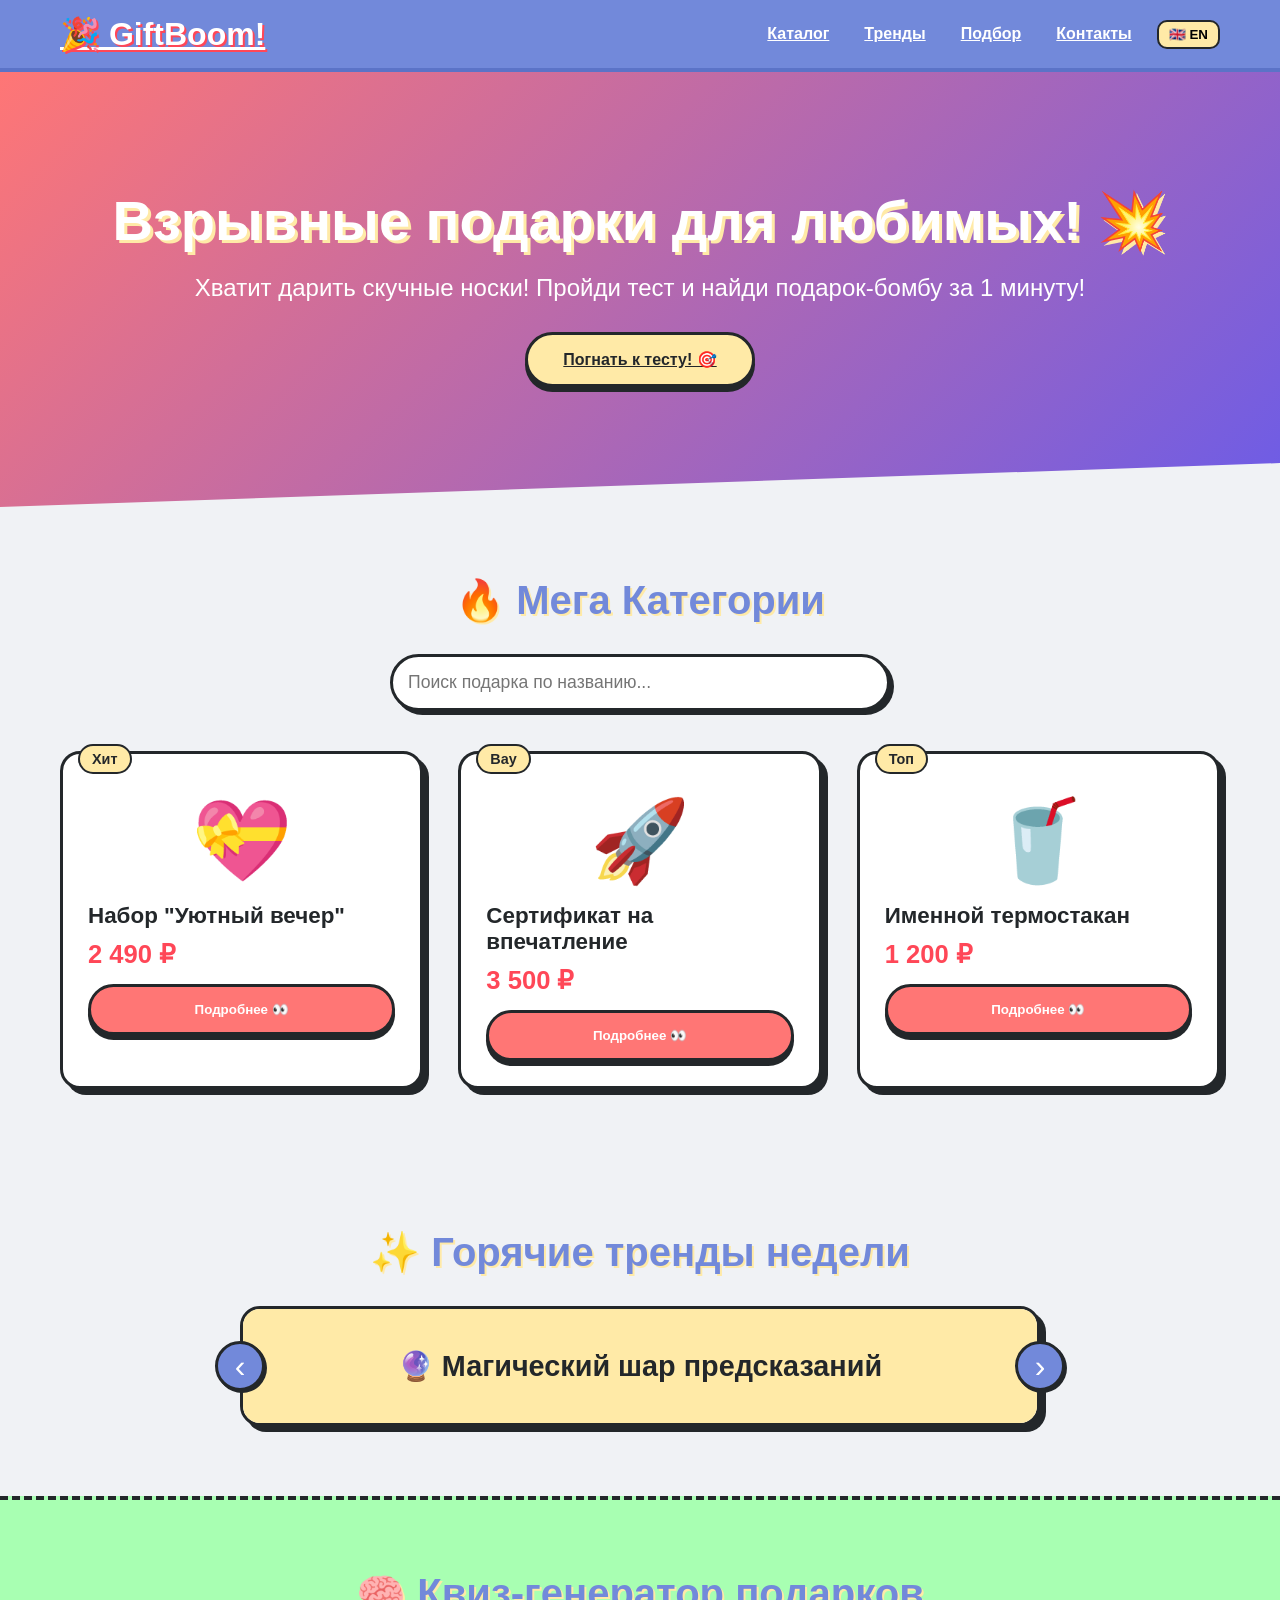
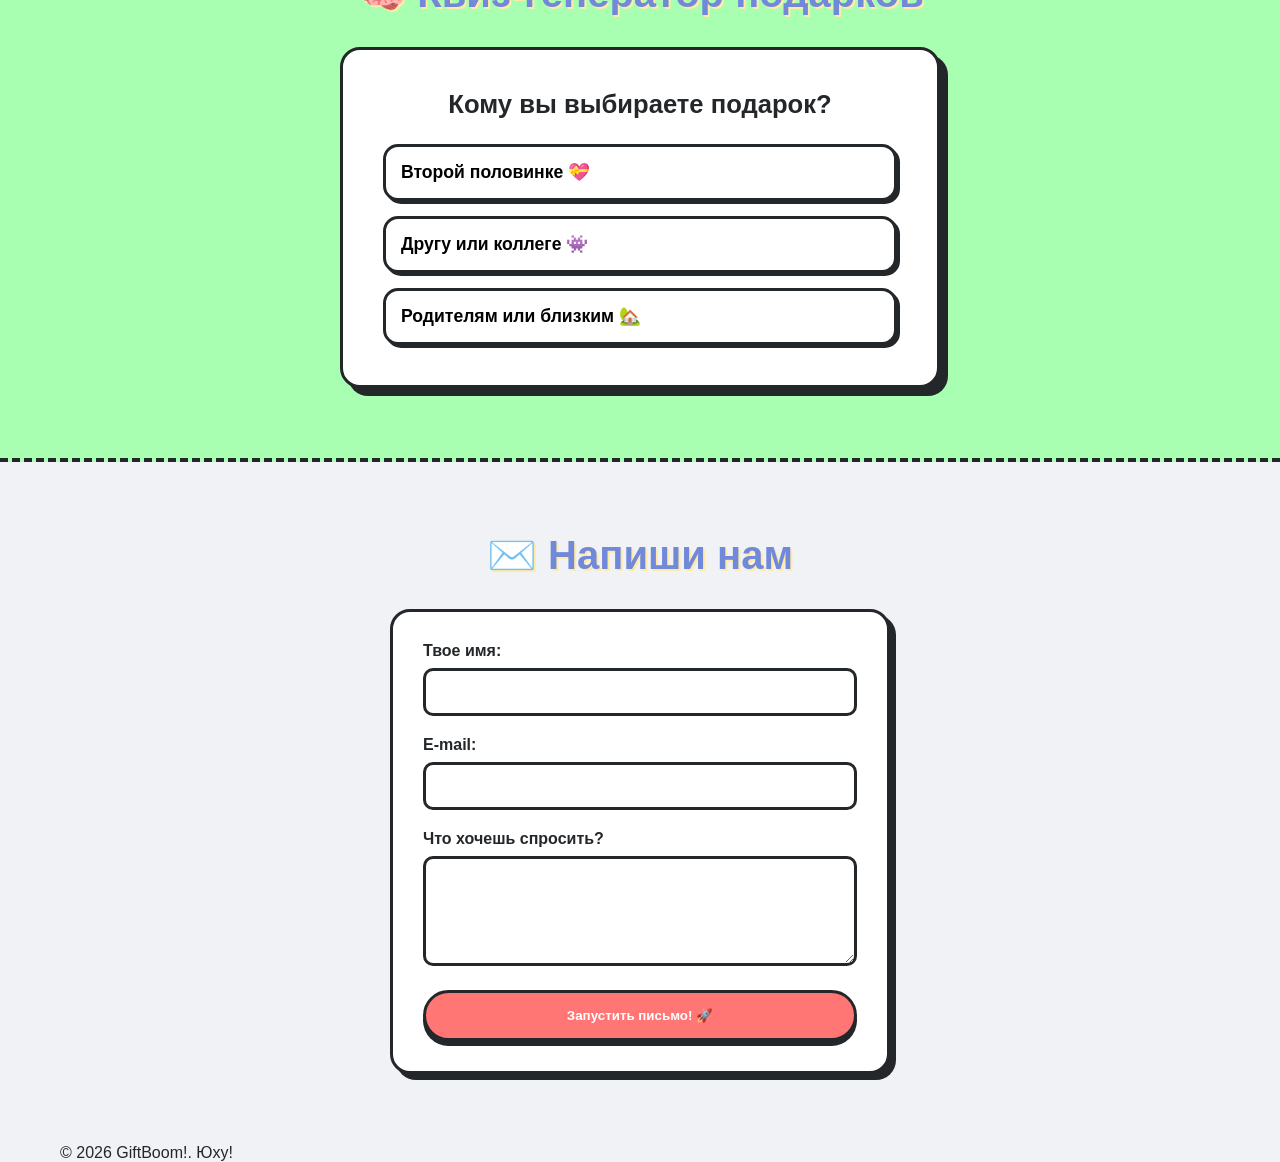
==== index.html @ 4b2b8f4c "Add all 10 bonus features and redesign website" ====
<!DOCTYPE html>
<html lang="ru">
<head>
    <meta charset="UTF-8">
    <meta name="viewport" content="width=device-width, initial-scale=1.0">
    <title>GiftBoom! 🎉 — Магазин ярких подарков</title>
    <link rel="stylesheet" href="style.css">
</head>
<body>

    <!-- Кнопка "Наверх" (Задание 1) -->
    <button id="scroll-to-top" class="scroll-btn" aria-label="Наверх">🚀</button>

    <!-- Шапка сайта -->
    <header class="header">
        <div class="container header-container">
            <a href="#" class="logo">🎉 GiftBoom!</a>
            <nav class="nav">
                <a href="#catalog" class="nav-link" data-lang-ru="Каталог" data-lang-en="Catalog">Каталог</a>
                <a href="#slider-section" class="nav-link" data-lang-ru="Тренды" data-lang-en="Trends">Тренды</a>
                <a href="#quiz-section" class="nav-link" data-lang-ru="Подбор" data-lang-en="Quiz">Подбор</a>
                <a href="#contact" class="nav-link" data-lang-ru="Контакты" data-lang-en="Contacts">Контакты</a>
                <!-- Переключатель языка (Задание 7) -->
                <button id="lang-toggle" class="lang-btn">🇬🇧 EN</button>
            </nav>
        </div>
    </header>

    <main>
        <!-- Главный экран (Hero) -->
        <section class="hero">
            <div class="container hero-container">
                <h1 class="hero-title" data-lang-ru="Взрывные подарки для любимых! 💥" data-lang-en="Explosive gifts for everyone! 💥">Взрывные подарки для любимых! 💥</h1>
                <p class="hero-subtitle" data-lang-ru="Хватит дарить скучные носки! Пройди тест и найди подарок-бомбу за 1 минуту!" data-lang-en="Stop giving boring socks! Take the quiz and find a bomb gift in 1 minute!">Хватит дарить скучные носки! Пройди тест и найди подарок-бомбу за 1 минуту!</p>
                <a href="#quiz-section" class="btn btn-primary" data-lang-ru="Погнать к тесту! 🎯" data-lang-en="Start Quiz! 🎯">Погнать к тесту! 🎯</a>
            </div>
        </section>

        <!-- Каталог товаров с поиском (Задание 8) и анимацией (Задание 3) -->
        <section id="catalog" class="catalog">
            <div class="container">
                <h2 class="section-title" data-lang-ru="🔥 Мега Категории" data-lang-en="🔥 Mega Categories">🔥 Мега Категории</h2>
                
                <!-- Живой поиск (Задание 8) -->
                <div class="search-container">
                    <input type="text" id="catalog-search" placeholder="Поиск подарка по названию..." data-lang-placeholder-ru="Поиск подарка по названию..." data-lang-placeholder-en="Search gifts by name...">
                </div>

                <div class="catalog-grid">
                    <div class="product-card scroll-animate" data-title="набор уютный вечер">
                        <div class="product-badge">Хит</div>
                        <div class="product-img-placeholder">💝</div>
                        <h3 class="product-title">Набор "Уютный вечер"</h3>
                        <p class="product-price">2 490 ₽</p>
                        <button class="btn btn-secondary open-modal-btn" data-gift="cozy">Подробнее 👀</button>
                    </div>
                    <div class="product-card scroll-animate" data-title="сертификат впечатление полет">
                        <div class="product-badge">Вау</div>
                        <div class="product-img-placeholder">🚀</div>
                        <h3 class="product-title">Сертификат на впечатление</h3>
                        <p class="product-price">3 500 ₽</p>
                        <button class="btn btn-secondary open-modal-btn" data-gift="active">Подробнее 👀</button>
                    </div>
                    <div class="product-card scroll-animate" data-title="именной термостакан">
                        <div class="product-badge">Топ</div>
                        <div class="product-img-placeholder">🥤</div>
                        <h3 class="product-title">Именной термостакан</h3>
                        <p class="product-price">1 200 ₽</p>
                        <button class="btn btn-secondary open-modal-btn" data-gift="style">Подробнее 👀</button>
                    </div>
                </div>
            </div>
        </section>

        <!-- Слайдер без библиотек (Задание 9) -->
        <section id="slider-section" class="slider-section">
            <div class="container">
                <h2 class="section-title" data-lang-ru="✨ Горячие тренды недели" data-lang-en="✨ Hot trends of the week">✨ Горячие тренды недели</h2>
                <div class="slider-wrapper">
                    <button class="slider-arrow prev-btn">‹</button>
                    <div class="slider-container">
                        <div class="slider-track">
                            <div class="slide-item">🔮 Магический шар предсказаний</div>
                            <div class="slide-item">👾 Настольный мини-автомат</div>
                            <div class="slide-item">🍫 Огромный бокс киндеров</div>
                            <div class="slide-item">🍕 Подушка в виде пиццы</div>
                        </div>
                    </div>
                    <button class="slider-arrow next-btn">›</button>
                </div>
            </div>
        </section>

        <!-- Интерактивная викторина -->
        <section id="quiz-section" class="quiz-section">
            <div class="container">
                <h2 class="section-title" data-lang-ru="🧠 Квиз-генератор подарков" data-lang-en="🧠 Gift Quiz Generator">🧠 Квиз-генератор подарков</h2>
                <div class="quiz-container" id="quiz">
                    <div id="question-container">
                        <p class="quiz-question" id="question-text">Загрузка...</p>
                        <div class="quiz-options" id="options-container"></div>
                    </div>
                    <div id="result-container" class="hidden">
                        <h3 data-lang-ru="Твой идеальный подарок-бомба:" data-lang-en="Your perfect bomb gift:">Твой идеальный подарок-бомба:</h3>
                        <div id="quiz-result" class="quiz-result-card"></div>
                        <button class="btn btn-primary" id="restart-btn" data-lang-ru="Пройти еще раз! 🔄" data-lang-en="Try again! 🔄">Пройти еще раз! 🔄</button>
                    </div>
                </div>
            </div>
        </section>

        <!-- Форма обратной связи через Netlify Forms (Задание 6) -->
        <section id="contact" class="contact-section">
            <div class="container">
                <h2 class="section-title" data-lang-ru="✉️ Напиши нам" data-lang-en="✉️ Write to us">✉️ Напиши нам</h2>
                <!-- Добавлен атрибут netlify для автоматической обработки сервером -->
                <form name="gifts-contact" method="POST" data-netlify="true" class="contact-form">
                    <div class="form-group">
                        <label for="name" class="form-label" data-lang-ru="Твое имя:" data-lang-en="Your name:">Твое имя:</label>
                        <input type="text" id="name" name="name" class="form-input" required>
                    </div>
                    <div class="form-group">
                        <label for="email" class="form-label" data-lang-ru="E-mail:" data-lang-en="E-mail:">E-mail:</label>
                        <input type="email" id="email" name="email" class="form-input" required>
                    </div>
                    <div class="form-group">
                        <label for="message" class="form-label" data-lang-ru="Что хочешь спросить?" data-lang-en="What's your question?">Что хочешь спросить?</label>
                        <textarea id="message" name="message" class="form-input form-textarea" required></textarea>
                    </div>
                    <button type="submit" class="btn btn-secondary form-submit-btn" data-lang-ru="Запустить письмо! 🚀" data-lang-en="Send Letter! 🚀">Запустить письмо! 🚀</button>
                </form>
                <div id="form-status" class="form-status"></div>
            </div>
        </section>
    </main>

    <footer class="footer">
        <div class="container footer-container">
            <p>© 2026 GiftBoom!. Юху!</p>
        </div>
    </footer>

    <!-- Модальное окно с деталями карточки (Задание 10) -->
    <div id="product-modal" class="modalhidden">
        <div class="modal-content">
            <span class="close-modal-btn">&times;</span>
            <h3 id="modal-title">Название подарка</h3>
            <p id="modal-desc">Описание появится здесь</p>
        </div>
    </div>

    <script src="script.js"></script>
</body>
</html>
---- style.css ----
/* Плавная прокрутка по якорям (Задание 2) */
html {
    scroll-behavior: smooth;
}

* {
    margin: 0;
    padding: 0;
    box-sizing: border-box;
}

body {
    font-family: 'Comic Sans MS', 'Segoe UI', sans-serif; /* Веселый шрифт */
    background-color: #f0f2f5;
    color: #23272a;
}

.container {
    width: 100%;
    max-width: 1200px;
    margin: 0 auto;
    padding: 0 20px;
}

section {
    padding: 70px 0;
}

.section-title {
    text-align: center;
    font-size: 2.5rem;
    margin-bottom: 30px;
    color: #7289da;
    text-shadow: 2px 2px #ffeaa7;
}

.hidden { display: none !important; }
.modalhidden { display: none; position: fixed; z-index: 200; left:0; top:0; width:100%; height:100%; background-color: rgba(0,0,0,0.6); align-items: center; justify-content: center; }

/* 1. Кнопка "Наверх" (Задание 1) */
.scroll-btn {
    position: fixed;
    bottom: 30px;
    right: -100px; /* Скрыта по умолчанию */
    z-index: 99;
    font-size: 2rem;
    border: none;
    outline: none;
    background-color: #ff4757;
    color: white;
    cursor: pointer;
    padding: 10px 15px;
    border-radius: 50px;
    box-shadow: 0 5px 15px rgba(255, 71, 87, 0.4);
    transition: all 0.4s cubic-bezier(0.175, 0.885, 0.32, 1.275);
}
.scroll-btn.show { right: 30px; }
.scroll-btn:hover { transform: scale(1.2) rotate(-15deg); }

/* Яркая шапка */
.header {
    background: #7289da;
    box-shadow: 0 4px 0px #5b73c7;
    position: sticky;
    top: 0;
    z-index: 100;
}
.header-container { display: flex; justify-content: space-between; align-items: center; padding: 15px 20px; }
.logo { font-size: 2rem; font-weight: 900; color: #fff; text-shadow: 2px 2px #ff4757; }
.nav { display: flex; gap: 15px; align-items: center; }
.nav-link { font-weight: bold; color: #fff; padding: 5px 10px; border-radius: 8px; transition: all 0.2s; }
.nav-link:hover { background: #ff4757; transform: rotate(3deg); }
.lang-btn { background: #ffeaa7; border: 2px solid #23272a; padding: 5px 10px; border-radius: 10px; cursor: pointer; font-weight: bold; }

/* Сочный Hero экран */
.hero {
    background: linear-gradient(135deg, #ff7675 0%, #6c5ce7 100%);
    color: #fff;
    text-align: center;
    padding: 120px 0;
    clip-path: polygon(0 0, 100% 0, 100% 90%, 0 100%);
}
.hero-title { font-size: 3.5rem; margin-bottom: 20px; text-shadow: 3px 3px #ffeaa7; }
.hero-subtitle { font-size: 1.5rem; margin-bottom: 30px; }

/* Кнопки */
.btn { display: inline-block; padding: 15px 35px; border-radius: 50px; font-weight: bold; cursor: pointer; border: 3px solid #23272a; transition: all 0.3s cubic-bezier(0.175, 0.885, 0.32, 1.275); box-shadow: 0 5px 0 #23272a; }
.btn-primary { background: #ffeaa7; color: #23272a; }
.btn-primary:hover { transform: translateY(-3px); box-shadow: 0 8px 0 #23272a; background: #fff; }
.btn-secondary { background: #ff7675; color: #fff; width: 100%; text-align: center; }
.btn-secondary:hover { background: #ff6b81; transform: scale(1.03); }

/* Поиск */
.search-container { max-width: 500px; margin: 0 auto 40px; }
.search-container input { width:100%; padding:15px; border-radius:30px; border:3px solid #23272a; font-size:1.1rem; font-family:inherit; box-shadow: 4px 4px 0 #23272a; }

/* Карточки с анимацией скролла (Задание 3) */
.catalog-grid { display: grid; grid-template-columns: repeat(auto-fit, minmax(280px, 1fr)); gap: 35px; }
.product-card {
    background: #fff; border: 3px solid #23272a; border-radius: 20px; padding: 25px; box-shadow: 6px 6px 0 #23272a;
    transition: transform 0.3s, box-shadow 0.3s, opacity 0.6s ease-out;
}
.product-card:hover { transform: translateY(-5px) rotate(-1deg); box-shadow: 10px 10px 0 #23272a; }

/* Классы для анимации появления (Задание 3) */
.scroll-animate { opacity: 0; transform: translateY(40px); }
.scroll-animate.active { opacity: 1; transform: translateY(0); }

.product-badge { position: absolute; background: #ffeaa7; border: 2px solid #23272a; padding: 5px 12px; border-radius: 15px; font-weight: bold; font-size: 0.9rem; margin-top: -35px; margin-left: -10px; }
.product-img-placeholder { font-size: 5rem; text-align: center; margin: 15px 0; }
.product-title { margin-bottom: 10px; font-size: 1.4rem; }
.product-price { font-size: 1.6rem; font-weight: 900; color: #ff4757; margin-bottom: 15px; }

/* 9. Слайдер без библиотек (Задание 9) */
.slider-wrapper { display: flex; align-items: center; justify-content: center; position: relative; max-width: 800px; margin: 0 auto; }
.slider-container { overflow: hidden; width: 100%; border: 3px solid #23272a; border-radius: 20px; background: #fff; box-shadow: 6px 6px 0 #23272a; }
.slider-track { display: flex; transition: transform 0.4s ease-in-out; }
.slide-item { min-width: 100%; padding: 40px; text-align: center; font-size: 1.8rem; font-weight: bold; background: #ffeaa7; color: #23272a; }
.slide-item:nth-child(even) { background: #a8ffb2; }
.slider-arrow { background: #7289da; border: 3px solid #23272a; font-size: 2rem; color: #fff; width: 50px; height: 50px; border-radius: 50%; cursor: pointer; position: absolute; z-index: 10; box-shadow: 2px 2px 0 #23272a; }
.prev-btn { left: -25px; } .next-btn { right: -25px; }
.slider-arrow:hover { background: #ff4757; }

/* Квиз */
.quiz-section { background: #a8ffb2; border-top: 4px dashed #23272a; border-bottom: 4px dashed #23272a; }
.quiz-container { background: #fff; max-width: 600px; margin: 0 auto; padding: 40px; border-radius: 20px; border:3px solid #23272a; box-shadow: 8px 8px 0 #23272a; text-align: center; }
.quiz-question { font-size: 1.6rem; font-weight: bold; margin-bottom: 25px; }
.quiz-options { display: flex; flex-direction: column; gap: 15px; }
.quiz-btn { background: #fff; border: 3px solid #23272a; padding: 15px; border-radius: 15px; font-size: 1.1rem; cursor: pointer; font-family: inherit; font-weight: bold; text-align: left; box-shadow: 3px 3px 0 #23272a; transition: all 0.2s; }
.quiz-btn:hover { background: #ffeaa7; transform: translateX(5px); }
.quiz-result-card { background: #ff7675; border: 3px solid #23272a; border-radius: 15px; padding: 25px; font-size: 1.5rem; font-weight: bold; color: #fff; margin: 20px 0; box-shadow: 4px 4px 0 #23272a; }

/* Форма */
.contact-form { max-width: 500px; margin: 0 auto; background: #fff; border: 3px solid #23272a; padding: 30px; border-radius: 20px; box-shadow: 6px 6px 0 #23272a; }
.form-group { margin-bottom: 20px; }
.form-label { display: block; font-weight: bold; margin-bottom: 8px; }
.form-input { width: 100%; padding: 12px; border: 3px solid #23272a; border-radius: 10px; font-size: 1rem; font-family: inherit; }
.form-input:focus { outline: none; background: #fff0f2; }
.form-textarea { min-height: 110px; resize: vertical; }

/* 10. Модальное окно (Задание 10) */
.modal-content { background-color: #fff; border: 4px solid #23272a; padding: 40px; border-radius: 25px; max-width: 500px; width: 90%; position: relative; box-shadow: 10px 10px 0 rgba(0,0,0,0.1); text-align: center; }
.close-modal-btn { position: absolute; right: 20px; top: 10px; font-size: 2.5rem; cursor: pointer; color: #ff4757; font-weight: bold; }
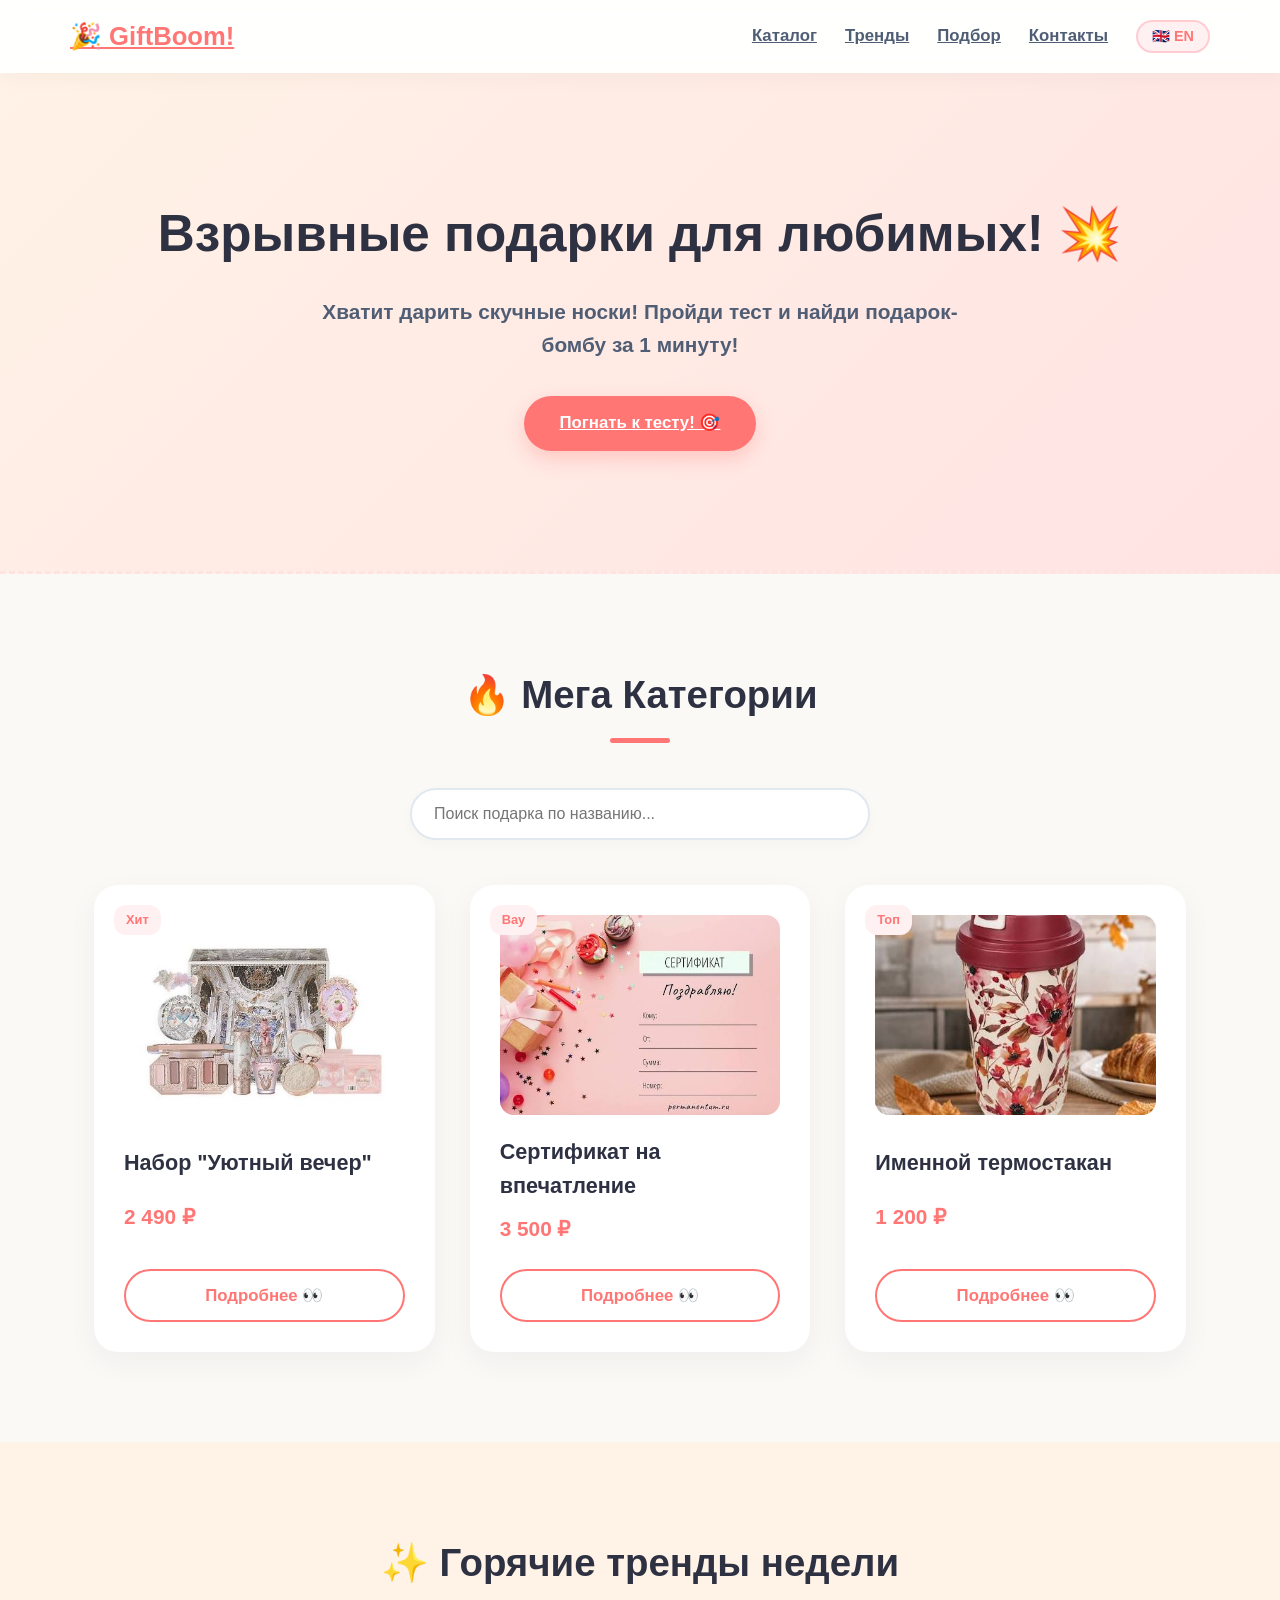
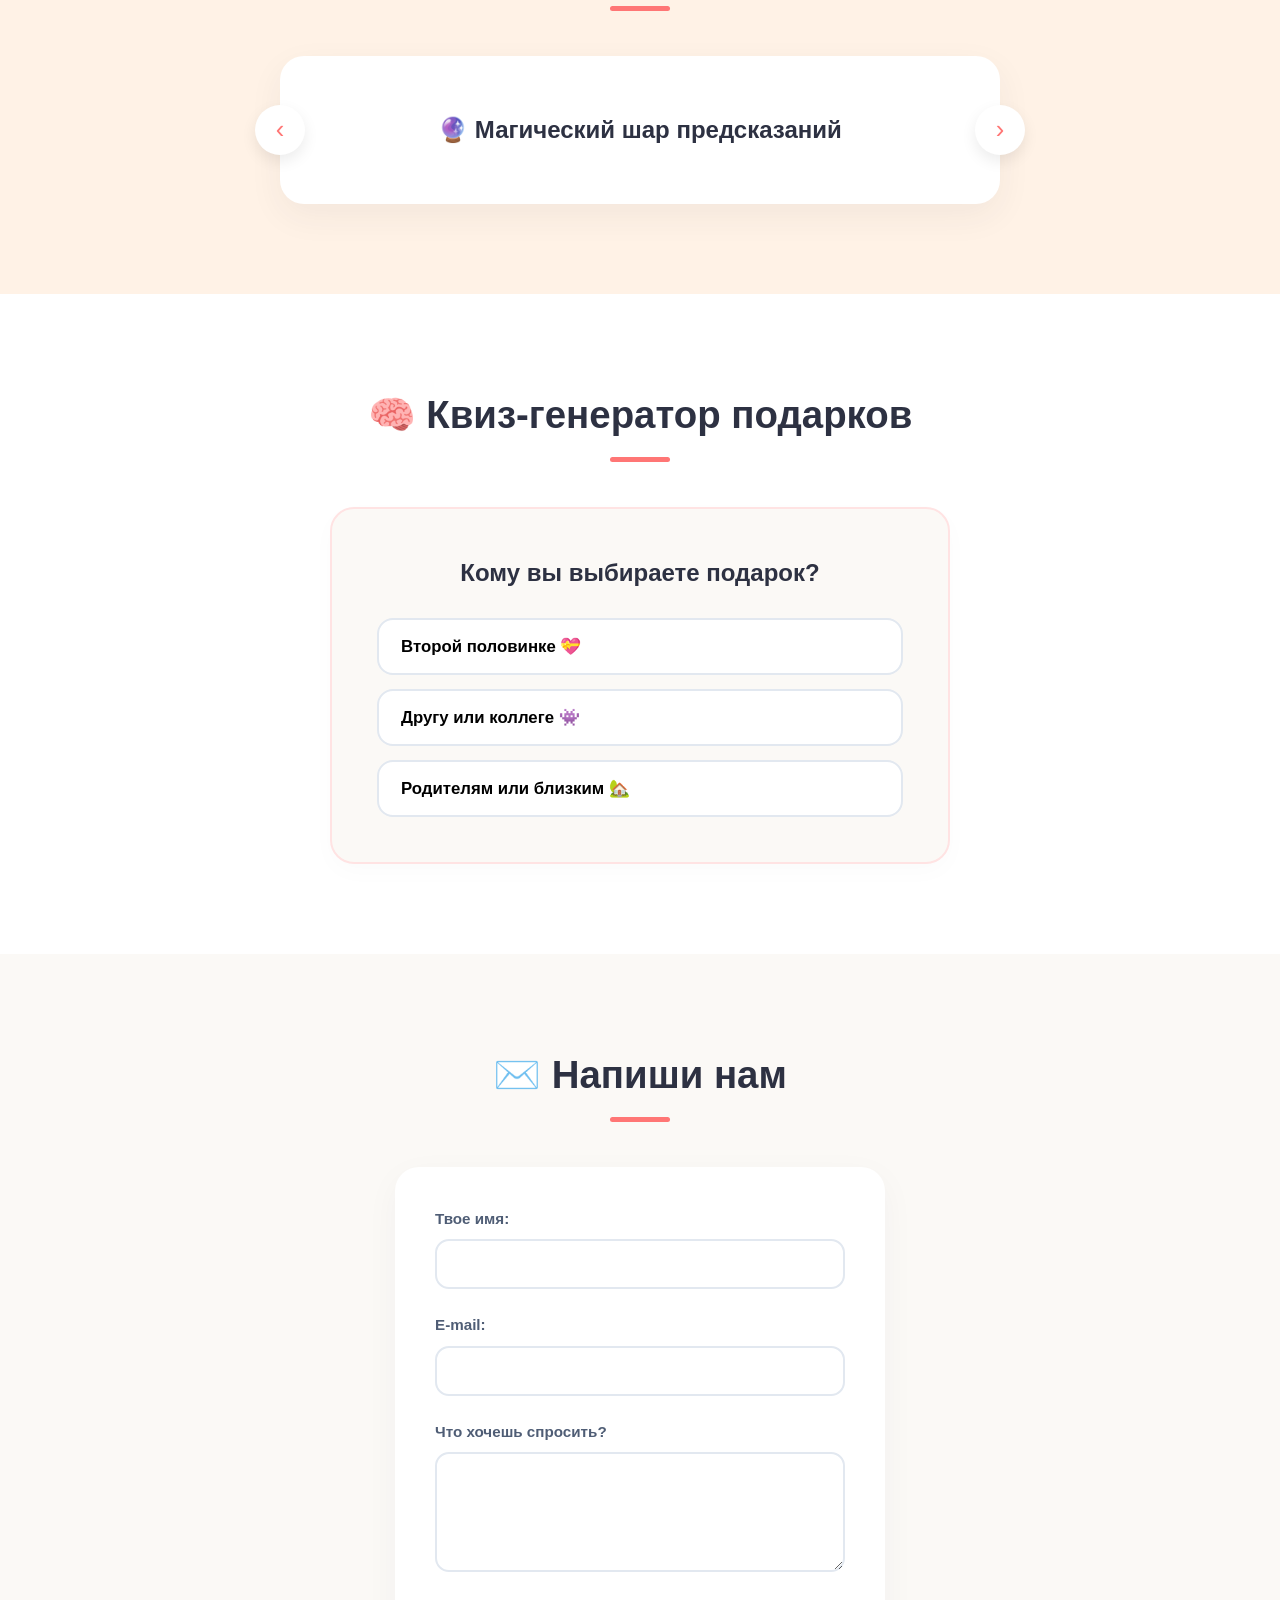
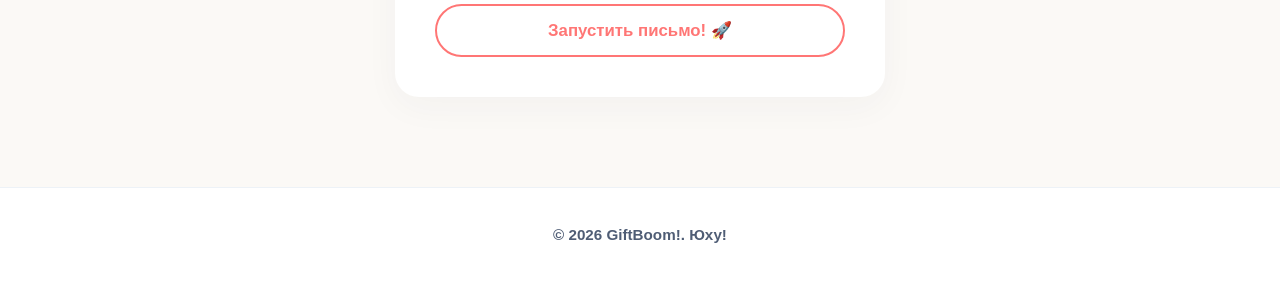
==== commit 93cca555: "Add product images and website favicon" ====
--- a/index.html
+++ b/index.html
@@ -4,6 +4,7 @@
     <meta charset="UTF-8">
     <meta name="viewport" content="width=device-width, initial-scale=1.0">
     <title>GiftBoom! 🎉 — Магазин ярких подарков</title>
+    <link rel="icon" type="image/png" href="favicon.png">
     <link rel="stylesheet" href="style.css">
 </head>
 <body>
@@ -47,28 +48,34 @@
                 </div>
 
                 <div class="catalog-grid">
+                    <!-- Карточка 1 -->
                     <div class="product-card scroll-animate" data-title="набор уютный вечер">
                         <div class="product-badge">Хит</div>
-                        <div class="product-img-placeholder">💝</div>
+                        <!-- Заменили заглушку на настоящий тег картинки -->
+                        <img src="images/cozy.jpg" alt="Набор Уютный вечер" class="product-img">
                         <h3 class="product-title">Набор "Уютный вечер"</h3>
                         <p class="product-price">2 490 ₽</p>
                         <button class="btn btn-secondary open-modal-btn" data-gift="cozy">Подробнее 👀</button>
                     </div>
+
+                    <!-- Карточка 2 -->
                     <div class="product-card scroll-animate" data-title="сертификат впечатление полет">
                         <div class="product-badge">Вау</div>
-                        <div class="product-img-placeholder">🚀</div>
+                        <img src="images/certificate.jpg" alt="Сертификат на впечатление" class="product-img">
                         <h3 class="product-title">Сертификат на впечатление</h3>
                         <p class="product-price">3 500 ₽</p>
                         <button class="btn btn-secondary open-modal-btn" data-gift="active">Подробнее 👀</button>
                     </div>
+
+                    <!-- Карточка 3 -->
                     <div class="product-card scroll-animate" data-title="именной термостакан">
                         <div class="product-badge">Топ</div>
-                        <div class="product-img-placeholder">🥤</div>
+                        <img src="images/cup.jpg" alt="Именной термостакан" class="product-img">
                         <h3 class="product-title">Именной термостакан</h3>
                         <p class="product-price">1 200 ₽</p>
                         <button class="btn btn-secondary open-modal-btn" data-gift="style">Подробнее 👀</button>
                     </div>
-                </div>
+</div>
             </div>
         </section>
 
--- a/style.css
+++ b/style.css
@@ -3,6 +3,9 @@
     scroll-behavior: smooth;
 }
 
+/* ==========================================================================
+   БАЗОВЫЕ НАСТРОЙКИ
+   ========================================================================== */
 * {
     margin: 0;
     padding: 0;
@@ -10,134 +13,492 @@
 }
 
 body {
-    font-family: 'Comic Sans MS', 'Segoe UI', sans-serif; /* Веселый шрифт */
-    background-color: #f0f2f5;
-    color: #23272a;
+    font-family: 'Nunito', 'Segoe UI', Roboto, sans-serif; /* Округлый, мягкий шрифт */
+    background-color: #fbf9f6; /* Уютный молочный фон вместо холодного белого */
+    color: #2d3142; /* Мягкий черничный цвет текста */
+    line-height: 1.6;
 }
 
 .container {
     width: 100%;
-    max-width: 1200px;
+    max-width: 1140px;
     margin: 0 auto;
-    padding: 0 20px;
+    padding: 0 24px;
 }
 
 section {
-    padding: 70px 0;
+    padding: 90px 0;
 }
 
 .section-title {
     text-align: center;
-    font-size: 2.5rem;
-    margin-bottom: 30px;
-    color: #7289da;
-    text-shadow: 2px 2px #ffeaa7;
+    font-size: 2.4rem;
+    font-weight: 800;
+    margin-bottom: 45px;
+    color: #2d3142;
+    position: relative;
+}
+
+/* Маленькая милая плашка под заголовками */
+.section-title::after {
+    content: '';
+    display: block;
+    width: 60px;
+    height: 5px;
+    background: #ff7675;
+    border-radius: 10px;
+    margin: 12px auto 0 auto;
 }
 
 .hidden { display: none !important; }
-.modalhidden { display: none; position: fixed; z-index: 200; left:0; top:0; width:100%; height:100%; background-color: rgba(0,0,0,0.6); align-items: center; justify-content: center; }
-
-/* 1. Кнопка "Наверх" (Задание 1) */
+.modalhidden { 
+    display: none; 
+    position: fixed; 
+    z-index: 200; 
+    left: 0; top: 0; 
+    width: 100%; height: 100%; 
+    background-color: rgba(45, 49, 66, 0.4); 
+    backdrop-filter: blur(5px);
+    align-items: center; 
+    justify-content: center; 
+}
+
+/* ==========================================================================
+   1. КНОПКА "НАВЕРХ" (Задание 1) - ИСПРАВЛЕННАЯ ВЕРСИЯ
+   ========================================================================== */
 .scroll-btn {
     position: fixed;
-    bottom: 30px;
-    right: -100px; /* Скрыта по умолчанию */
+    bottom: 40px;
+    right: 40px; /* Кнопка всегда стоит на своем месте */
     z-index: 99;
-    font-size: 2rem;
+    font-size: 1.5rem;
     border: none;
     outline: none;
-    background-color: #ff4757;
+    background-color: #ff7675;
     color: white;
     cursor: pointer;
-    padding: 10px 15px;
-    border-radius: 50px;
-    box-shadow: 0 5px 15px rgba(255, 71, 87, 0.4);
-    transition: all 0.4s cubic-bezier(0.175, 0.885, 0.32, 1.275);
-}
-.scroll-btn.show { right: 30px; }
-.scroll-btn:hover { transform: scale(1.2) rotate(-15deg); }
-
-/* Яркая шапка */
+    width: 54px;
+    height: 54px;
+    border-radius: 50%;
+    box-shadow: 0 8px 20px rgba(255, 118, 117, 0.3);
+    
+    /* Изначально делаем её полностью прозрачной и кликабельной */
+    opacity: 0;
+    pointer-events: none; 
+    
+    /* Плавное появление */
+    transition: all 0.3s ease;
+}
+
+/* Когда JS добавляет этот класс, кнопка плавно проявляется */
+.scroll-btn.show { 
+    opacity: 1;
+    pointer-events: auto; /* Делаем её кликабельной */
+}
+
+.scroll-btn:hover { 
+    transform: translateY(-4px) scale(1.1);
+    background-color: #ff6b81;
+}
+
+
+/* ==========================================================================
+   УЮТНАЯ ШАПКА
+   ========================================================================== */
 .header {
-    background: #7289da;
-    box-shadow: 0 4px 0px #5b73c7;
+    background-color: rgba(255, 255, 255, 0.9);
+    backdrop-filter: blur(10px);
+    box-shadow: 0 4px 20px rgba(45, 49, 66, 0.04);
     position: sticky;
     top: 0;
     z-index: 100;
 }
-.header-container { display: flex; justify-content: space-between; align-items: center; padding: 15px 20px; }
-.logo { font-size: 2rem; font-weight: 900; color: #fff; text-shadow: 2px 2px #ff4757; }
-.nav { display: flex; gap: 15px; align-items: center; }
-.nav-link { font-weight: bold; color: #fff; padding: 5px 10px; border-radius: 8px; transition: all 0.2s; }
-.nav-link:hover { background: #ff4757; transform: rotate(3deg); }
-.lang-btn { background: #ffeaa7; border: 2px solid #23272a; padding: 5px 10px; border-radius: 10px; cursor: pointer; font-weight: bold; }
-
-/* Сочный Hero экран */
+
+.header-container {
+    display: flex;
+    justify-content: space-between;
+    align-items: center;
+    padding: 16px 0;
+}
+
+.logo {
+    font-size: 1.6rem;
+    font-weight: 900;
+    color: #ff7675;
+}
+
+.nav {
+    display: flex;
+    gap: 28px;
+    align-items: center;
+}
+
+.nav-link {
+    font-size: 1.05rem;
+    font-weight: 700;
+    color: #4f5d75;
+    transition: color 0.2s ease;
+}
+
+.nav-link:hover {
+    color: #ff7675;
+}
+
+.lang-btn {
+    background: #fff0f2;
+    border: 2px solid #ffccd2;
+    padding: 6px 14px;
+    border-radius: 30px;
+    cursor: pointer;
+    font-size: 0.9rem;
+    font-weight: 700;
+    color: #ff7675;
+    transition: all 0.2s;
+}
+.lang-btn:hover {
+    background: #ff7675;
+    color: #fff;
+    border-color: #ff7675;
+}
+
+/* ==========================================================================
+   ДРУЖЕЛЮБНЫЙ HERO ЭКРАН
+   ========================================================================== */
 .hero {
-    background: linear-gradient(135deg, #ff7675 0%, #6c5ce7 100%);
-    color: #fff;
+    background: linear-gradient(135deg, #fff2e6 0%, #ffe3e3 100%); /* Теплый персиково-розовый градиент */
+    color: #2d3142;
     text-align: center;
     padding: 120px 0;
-    clip-path: polygon(0 0, 100% 0, 100% 90%, 0 100%);
-}
-.hero-title { font-size: 3.5rem; margin-bottom: 20px; text-shadow: 3px 3px #ffeaa7; }
-.hero-subtitle { font-size: 1.5rem; margin-bottom: 30px; }
-
-/* Кнопки */
-.btn { display: inline-block; padding: 15px 35px; border-radius: 50px; font-weight: bold; cursor: pointer; border: 3px solid #23272a; transition: all 0.3s cubic-bezier(0.175, 0.885, 0.32, 1.275); box-shadow: 0 5px 0 #23272a; }
-.btn-primary { background: #ffeaa7; color: #23272a; }
-.btn-primary:hover { transform: translateY(-3px); box-shadow: 0 8px 0 #23272a; background: #fff; }
-.btn-secondary { background: #ff7675; color: #fff; width: 100%; text-align: center; }
-.btn-secondary:hover { background: #ff6b81; transform: scale(1.03); }
-
-/* Поиск */
-.search-container { max-width: 500px; margin: 0 auto 40px; }
-.search-container input { width:100%; padding:15px; border-radius:30px; border:3px solid #23272a; font-size:1.1rem; font-family:inherit; box-shadow: 4px 4px 0 #23272a; }
-
-/* Карточки с анимацией скролла (Задание 3) */
-.catalog-grid { display: grid; grid-template-columns: repeat(auto-fit, minmax(280px, 1fr)); gap: 35px; }
+    border-bottom: 3px dashed #ffe3e3;
+}
+
+.hero-title {
+    font-size: 3.2rem;
+    font-weight: 900;
+    color: #2d3142;
+    margin-bottom: 20px;
+}
+
+.hero-subtitle {
+    font-size: 1.3rem;
+    font-weight: 600;
+    color: #4f5d75;
+    max-width: 650px;
+    margin: 0 auto 35px auto;
+}
+
+/* КНОПКИ ДЛЯ ЖИЗНИ */
+.btn {
+    display: inline-block;
+    padding: 14px 36px;
+    border-radius: 40px;
+    font-size: 1.05rem;
+    font-weight: 800;
+    cursor: pointer;
+    border: none;
+    transition: all 0.3s cubic-bezier(0.175, 0.885, 0.32, 1.275);
+}
+
+.btn-primary {
+    background: #ff7675;
+    color: #fff;
+    box-shadow: 0 8px 20px rgba(255, 118, 117, 0.3);
+}
+
+.btn-primary:hover {
+    background: #ff6b81;
+    transform: translateY(-3px);
+    box-shadow: 0 12px 24px rgba(255, 118, 117, 0.4);
+}
+
+.btn-secondary {
+    background: #fff;
+    color: #ff7675;
+    border: 2px solid #ff7675;
+    width: 100%;
+    text-align: center;
+}
+
+.btn-secondary:hover {
+    background: #ff7675;
+    color: #fff;
+    transform: translateY(-2px);
+}
+
+/* ==========================================================================
+   ПОИСК И КАТАЛОГ С ТЕНЯМИ
+   ========================================================================== */
+.search-container {
+    max-width: 460px;
+    margin: 0 auto 45px;
+}
+
+.search-container input {
+    width: 100%;
+    padding: 15px 22px;
+    border-radius: 30px;
+    border: 2px solid #e2e8f0;
+    background: #fff;
+    font-size: 1rem;
+    font-family: inherit;
+    box-shadow: 0 4px 12px rgba(45, 49, 66, 0.03);
+    transition: all 0.2s;
+}
+
+.search-container input:focus {
+    outline: none;
+    border-color: #ff7675;
+    box-shadow: 0 0 0 4px rgba(255, 118, 117, 0.15);
+}
+
+/* Карточки (Задание 3) */
+.catalog-grid {
+    display: grid;
+    grid-template-columns: repeat(auto-fit, minmax(290px, 1fr));
+    gap: 35px;
+}
+
 .product-card {
-    background: #fff; border: 3px solid #23272a; border-radius: 20px; padding: 25px; box-shadow: 6px 6px 0 #23272a;
-    transition: transform 0.3s, box-shadow 0.3s, opacity 0.6s ease-out;
-}
-.product-card:hover { transform: translateY(-5px) rotate(-1deg); box-shadow: 10px 10px 0 #23272a; }
-
-/* Классы для анимации появления (Задание 3) */
-.scroll-animate { opacity: 0; transform: translateY(40px); }
+    background: #fff;
+    border-radius: 24px; /* Округлые конфетные углы */
+    padding: 30px;
+    position: relative;
+    box-shadow: 0 10px 30px rgba(45, 49, 66, 0.05); /* Мягкая объемная тень */
+    transition: transform 0.4s cubic-bezier(0.175, 0.885, 0.32, 1.275), box-shadow 0.4s ease, opacity 0.6s ease-out;
+    display: flex;
+    flex-direction: column;
+    justify-content: space-between;
+}
+
+.product-card:hover {
+    transform: translateY(-8px);
+    box-shadow: 0 20px 40px rgba(45, 49, 66, 0.1);
+}
+
+.scroll-animate { opacity: 0; transform: translateY(30px); }
 .scroll-animate.active { opacity: 1; transform: translateY(0); }
 
-.product-badge { position: absolute; background: #ffeaa7; border: 2px solid #23272a; padding: 5px 12px; border-radius: 15px; font-weight: bold; font-size: 0.9rem; margin-top: -35px; margin-left: -10px; }
-.product-img-placeholder { font-size: 5rem; text-align: center; margin: 15px 0; }
-.product-title { margin-bottom: 10px; font-size: 1.4rem; }
-.product-price { font-size: 1.6rem; font-weight: 900; color: #ff4757; margin-bottom: 15px; }
-
-/* 9. Слайдер без библиотек (Задание 9) */
-.slider-wrapper { display: flex; align-items: center; justify-content: center; position: relative; max-width: 800px; margin: 0 auto; }
-.slider-container { overflow: hidden; width: 100%; border: 3px solid #23272a; border-radius: 20px; background: #fff; box-shadow: 6px 6px 0 #23272a; }
-.slider-track { display: flex; transition: transform 0.4s ease-in-out; }
-.slide-item { min-width: 100%; padding: 40px; text-align: center; font-size: 1.8rem; font-weight: bold; background: #ffeaa7; color: #23272a; }
-.slide-item:nth-child(even) { background: #a8ffb2; }
-.slider-arrow { background: #7289da; border: 3px solid #23272a; font-size: 2rem; color: #fff; width: 50px; height: 50px; border-radius: 50%; cursor: pointer; position: absolute; z-index: 10; box-shadow: 2px 2px 0 #23272a; }
+.product-badge {
+    position: absolute;
+    top: 20px;
+    left: 20px;
+    background: #fff0f2;
+    color: #ff7675;
+    padding: 5px 12px;
+    border-radius: 12px;
+    font-size: 0.8rem;
+    font-weight: 800;
+}
+
+.product-img-placeholder {
+    font-size: 4rem;
+    text-align: center;
+    margin: 25px 0;
+}
+
+.product-title {
+    font-size: 1.35rem;
+    font-weight: 800;
+    margin-bottom: 8px;
+    color: #2d3142;
+}
+
+.product-price {
+    font-size: 1.3rem;
+    font-weight: 800;
+    color: #ff7675;
+    margin-bottom: 24px;
+}
+
+/* ==========================================================================
+   9. СЛАЙДЕР С КОНФЕТНЫМ НАСТРОЕНИЕМ (Задание 9)
+   ========================================================================== */
+.slider-section {
+    background-color: #fff2e6; /* Пастельно-персиковый */
+}
+
+.slider-wrapper {
+    display: flex;
+    align-items: center;
+    justify-content: center;
+    position: relative;
+    max-width: 720px;
+    margin: 0 auto;
+}
+
+.slider-container {
+    overflow: hidden;
+    width: 100%;
+    border-radius: 24px;
+    background: #fff;
+    box-shadow: 0 12px 35px rgba(45, 49, 66, 0.06);
+}
+
+.slider-track {
+    display: flex;
+    transition: transform 0.5s cubic-bezier(0.25, 1, 0.5, 1);
+}
+
+.slide-item {
+    min-width: 100%;
+    padding: 55px 40px;
+    text-align: center;
+    font-size: 1.5rem;
+    font-weight: 700;
+    color: #2d3142;
+}
+
+.slider-arrow {
+    background: #fff;
+    border: none;
+    font-size: 1.6rem;
+    color: #ff7675;
+    width: 50px;
+    height: 50px;
+    border-radius: 50%;
+    cursor: pointer;
+    position: absolute;
+    z-index: 10;
+    display: flex;
+    align-items: center;
+    justify-content: center;
+    box-shadow: 0 6px 15px rgba(0,0,0,0.08);
+    transition: all 0.2s;
+}
 .prev-btn { left: -25px; } .next-btn { right: -25px; }
-.slider-arrow:hover { background: #ff4757; }
-
-/* Квиз */
-.quiz-section { background: #a8ffb2; border-top: 4px dashed #23272a; border-bottom: 4px dashed #23272a; }
-.quiz-container { background: #fff; max-width: 600px; margin: 0 auto; padding: 40px; border-radius: 20px; border:3px solid #23272a; box-shadow: 8px 8px 0 #23272a; text-align: center; }
-.quiz-question { font-size: 1.6rem; font-weight: bold; margin-bottom: 25px; }
-.quiz-options { display: flex; flex-direction: column; gap: 15px; }
-.quiz-btn { background: #fff; border: 3px solid #23272a; padding: 15px; border-radius: 15px; font-size: 1.1rem; cursor: pointer; font-family: inherit; font-weight: bold; text-align: left; box-shadow: 3px 3px 0 #23272a; transition: all 0.2s; }
-.quiz-btn:hover { background: #ffeaa7; transform: translateX(5px); }
-.quiz-result-card { background: #ff7675; border: 3px solid #23272a; border-radius: 15px; padding: 25px; font-size: 1.5rem; font-weight: bold; color: #fff; margin: 20px 0; box-shadow: 4px 4px 0 #23272a; }
-
-/* Форма */
-.contact-form { max-width: 500px; margin: 0 auto; background: #fff; border: 3px solid #23272a; padding: 30px; border-radius: 20px; box-shadow: 6px 6px 0 #23272a; }
-.form-group { margin-bottom: 20px; }
-.form-label { display: block; font-weight: bold; margin-bottom: 8px; }
-.form-input { width: 100%; padding: 12px; border: 3px solid #23272a; border-radius: 10px; font-size: 1rem; font-family: inherit; }
-.form-input:focus { outline: none; background: #fff0f2; }
-.form-textarea { min-height: 110px; resize: vertical; }
-
-/* 10. Модальное окно (Задание 10) */
-.modal-content { background-color: #fff; border: 4px solid #23272a; padding: 40px; border-radius: 25px; max-width: 500px; width: 90%; position: relative; box-shadow: 10px 10px 0 rgba(0,0,0,0.1); text-align: center; }
-.close-modal-btn { position: absolute; right: 20px; top: 10px; font-size: 2.5rem; cursor: pointer; color: #ff4757; font-weight: bold; }
+.slider-arrow:hover {
+    background: #ff7675;
+    color: #fff;
+    transform: scale(1.1);
+}
+
+/* ==========================================================================
+   КВИЗ И МЯГКАЯ ФОРМА ОБРАТНОЙ СВЯЗИ
+   ========================================================================== */
+.quiz-section {
+    background: #fff;
+}
+
+.quiz-container {
+    background: #fbf9f6;
+    border: 2px solid #ffe3e3;
+    max-width: 620px;
+    margin: 0 auto;
+    padding: 45px;
+    border-radius: 24px;
+    text-align: center;
+    box-shadow: 0 8px 24px rgba(45, 49, 66, 0.02);
+}
+
+.quiz-question {
+    font-size: 1.5rem;
+    font-weight: 800;
+    margin-bottom: 25px;
+}
+
+.quiz-options {
+    display: flex;
+    flex-direction: column;
+    gap: 14px;
+}
+
+.quiz-btn {
+    background: #fff;
+    border: 2px solid #e2e8f0;
+    padding: 16px 22px;
+    border-radius: 16px;
+    font-size: 1.05rem;
+    cursor: pointer;
+    font-family: inherit;
+    font-weight: 700;
+    text-align: left;
+    transition: all 0.2s;
+}
+
+.quiz-btn:hover {
+    border-color: #ff7675;
+    background-color: #fff0f2;
+    transform: translateX(5px);
+}
+
+.quiz-result-card {
+    background: #2d3142;
+    border-radius: 16px;
+    padding: 24px;
+    font-size: 1.35rem;
+    font-weight: 700;
+    color: #fff;
+    margin: 24px 0;
+    box-shadow: 0 8px 25px rgba(45, 49, 66, 0.2);
+}
+
+/* ФОРМА СВЯЗИ */
+.contact-section { background: #fbf9f6; }
+.contact-form {
+    max-width: 490px;
+    margin: 0 auto;
+    background: #fff;
+    padding: 40px;
+    border-radius: 24px;
+    box-shadow: 0 10px 35px rgba(45, 49, 66, 0.04);
+}
+
+.form-group { margin-bottom: 24px; }
+.form-label { display: block; font-size: 0.95rem; font-weight: 700; color: #4f5d75; margin-bottom: 8px; }
+.form-input {
+    width: 100%;
+    padding: 14px 18px;
+    border: 2px solid #e2e8f0;
+    border-radius: 14px;
+    font-size: 1rem;
+    font-family: inherit;
+    transition: all 0.2s;
+}
+.form-input:focus {
+    outline: none;
+    border-color: #ff7675;
+}
+.form-textarea { min-height: 120px; resize: vertical; }
+
+/* ПОДВАЛ */
+.footer {
+    background: #fff;
+border-top: 1px solid #edf2f7;
+padding: 35px 0;
+font-size: 0.95rem;
+font-weight: 600;
+color: #4f5d75;
+text-align: center;
+}
+/* МОДАЛЬНОЕ ОКНО */
+.modal-content {
+background-color: #fff;
+border-radius: 28px;
+padding: 45px;
+max-width: 470px;
+width: 90%;
+position: relative;
+box-shadow: 0 25px 50px rgba(45, 49, 66, 0.15);
+text-align: center;
+}
+.modal-content h3 { font-size: 1.7rem; font-weight: 800; margin-bottom: 12px; color: #2d3142; }
+.modal-content p { color: #4f5d75; font-size: 1.05rem; line-height: 1.6; }
+.close-modal-btn {
+position: absolute;
+right: 24px;
+top: 16px;
+font-size: 2.2rem;
+cursor: pointer;
+color: #a0aec0;
+transition: color 0.2s;
+}
+.close-modal-btn:hover { color: #ff7675; }
+
+/* Стиль для новых картинок товаров */
+.product-img {
+    width: 100%;
+    height: 200px;
+    object-fit: cover; /* Картинка заполнит блок аккуратно, без искажений */
+    border-radius: 14px; /* Красивые округлые края */
+    margin-bottom: 20px;
+}
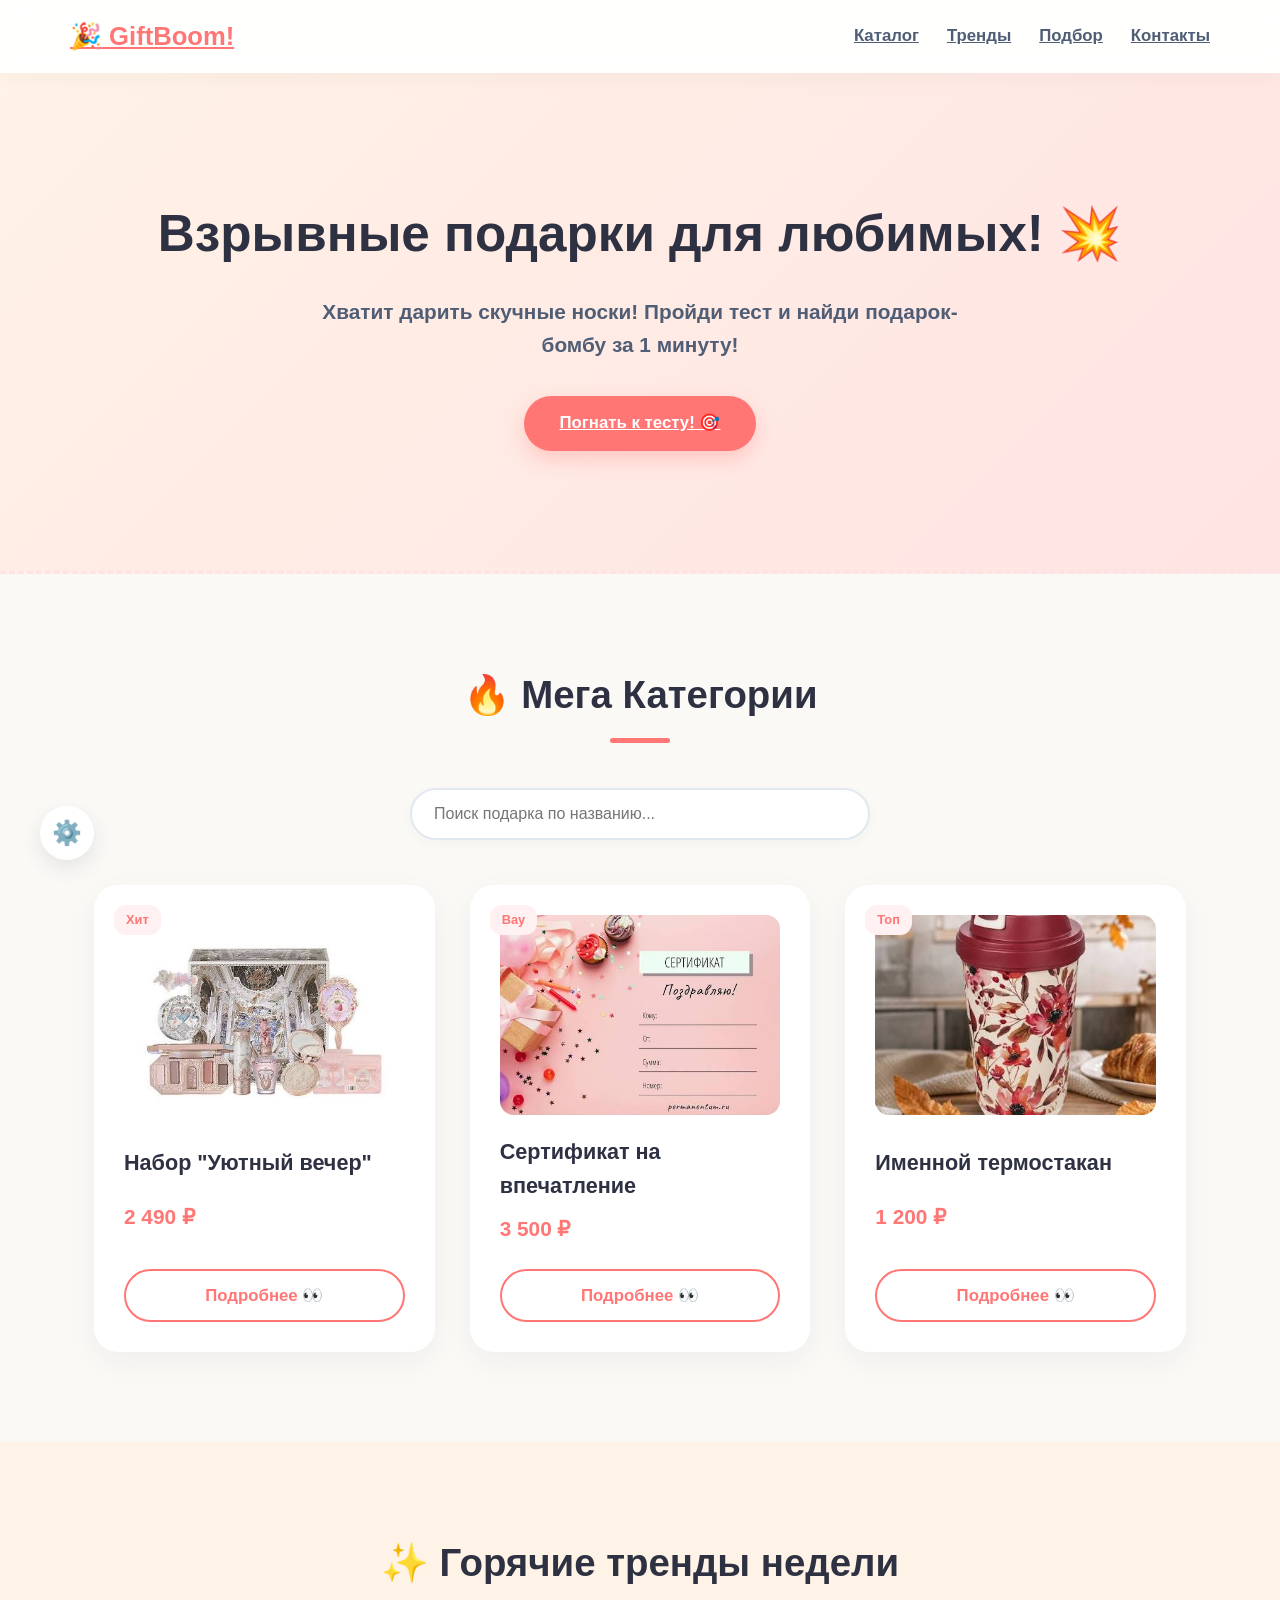
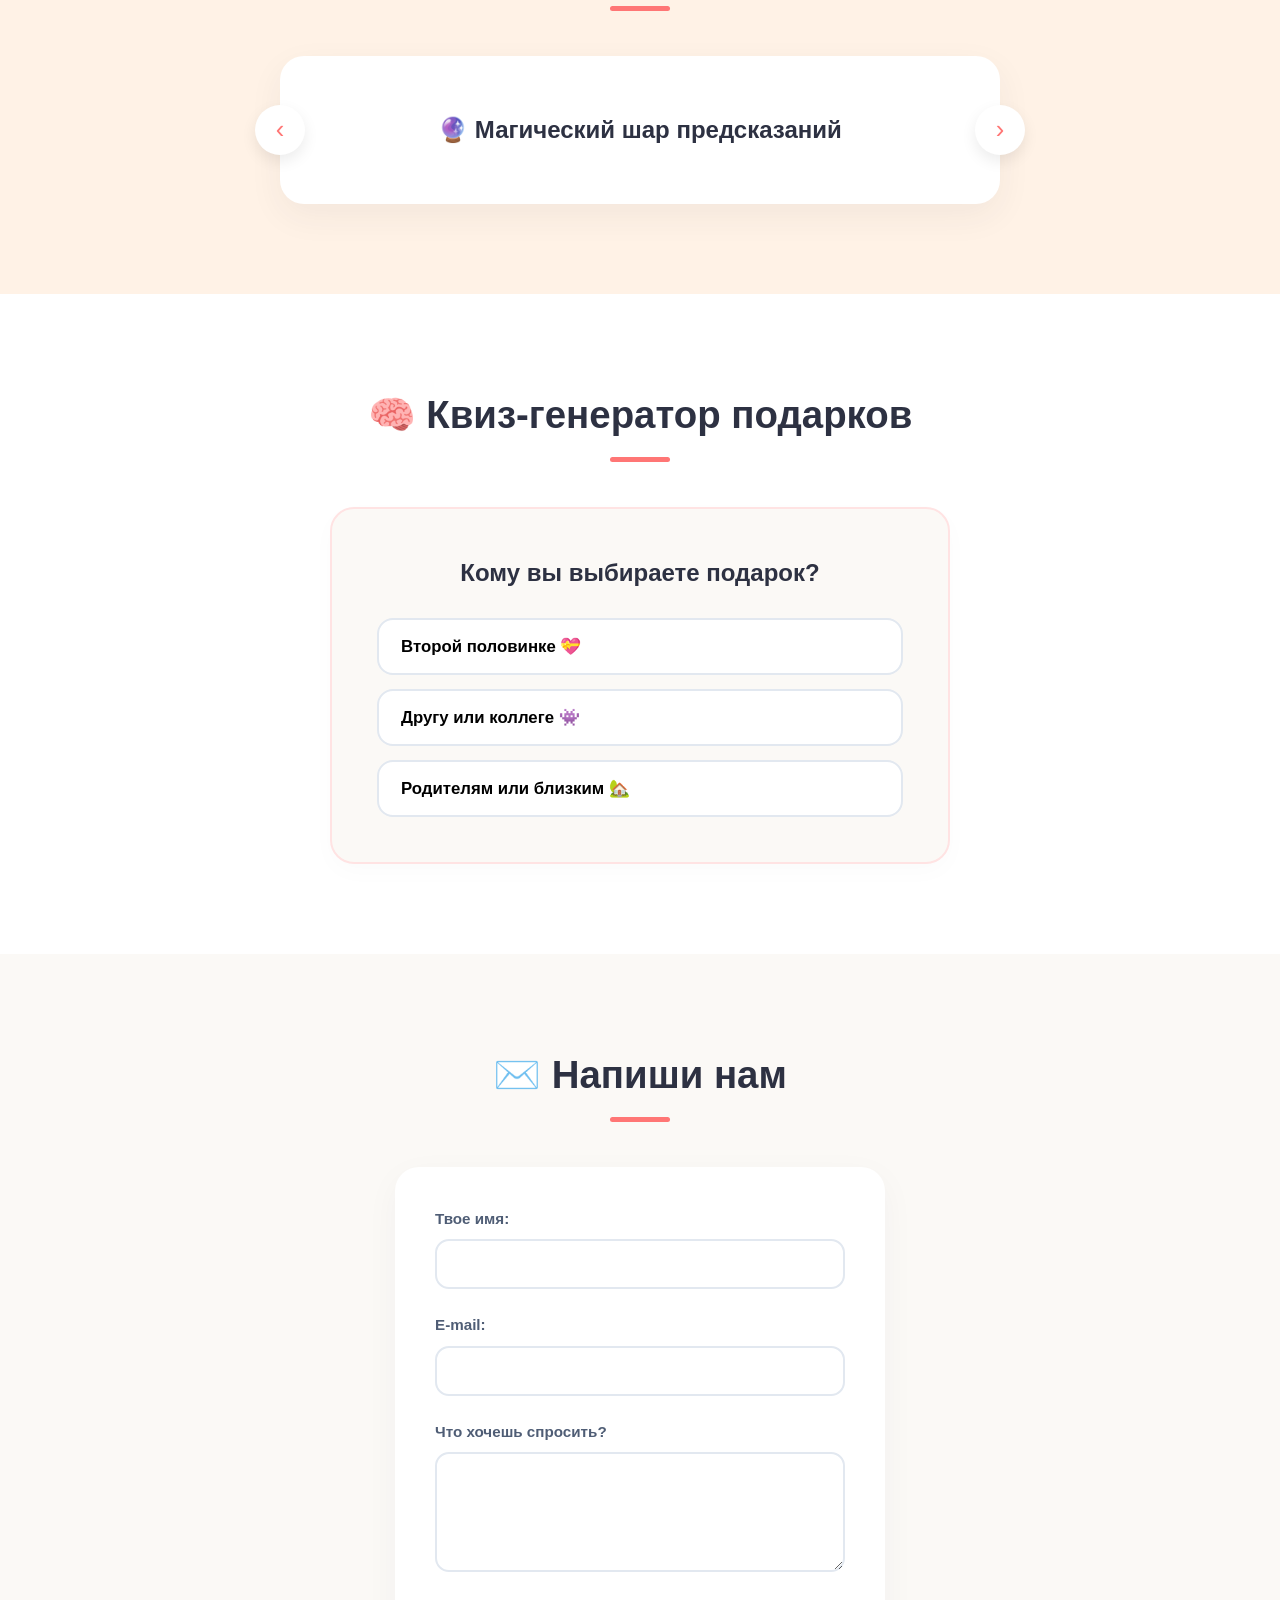
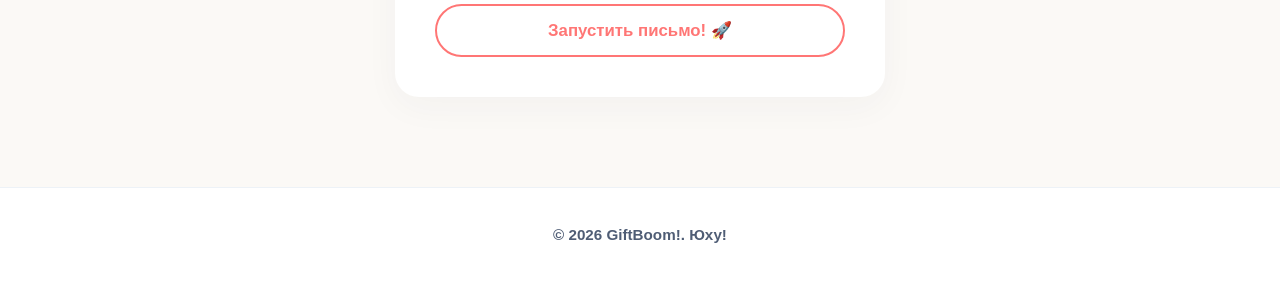
==== commit cf77f257: "Add accessibility settings panel with font resizing and speech screenreader" ====
--- a/index.html
+++ b/index.html
@@ -4,7 +4,9 @@
     <meta charset="UTF-8">
     <meta name="viewport" content="width=device-width, initial-scale=1.0">
     <title>GiftBoom! 🎉 — Магазин ярких подарков</title>
-    <link rel="icon" type="image/png" href="favicon.png">
+    <!-- Если у тебя своя картинка-иконка в папке images: -->
+    <link rel="icon" type="image/png" href="images/favicon.jpg?v=2">
+
     <link rel="stylesheet" href="style.css">
 </head>
 <body>
@@ -21,8 +23,6 @@
                 <a href="#slider-section" class="nav-link" data-lang-ru="Тренды" data-lang-en="Trends">Тренды</a>
                 <a href="#quiz-section" class="nav-link" data-lang-ru="Подбор" data-lang-en="Quiz">Подбор</a>
                 <a href="#contact" class="nav-link" data-lang-ru="Контакты" data-lang-en="Contacts">Контакты</a>
-                <!-- Переключатель языка (Задание 7) -->
-                <button id="lang-toggle" class="lang-btn">🇬🇧 EN</button>
             </nav>
         </div>
     </header>
@@ -157,5 +157,38 @@
     </div>
 
     <script src="script.js"></script>
+
+    <!-- БЛОК НАСТРОЕК ДОСТУПНОСТИ -->
+    <!-- Кнопка-шестерёнка для открытия панели -->
+    <button id="settings-toggle" class="settings-btn" aria-label="Настройки">⚙️</button>
+
+    <!-- Сама всплывающая панель -->
+    <div id="settings-panel" class="settings-panel">
+        <h3 data-lang-ru="Доступность" data-lang-en="Accessibility">Доступность</h3>
+        
+        <!-- Изменение шрифта -->
+        <div class="settings-group">
+            <span data-lang-ru="Размер шрифта:" data-lang-en="Font size:">Размер шрифта:</span>
+            <div class="font-controls">
+                <button id="font-decrease" class="ctrl-btn">A-</button>
+                <button id="font-increase" class="ctrl-btn">A+</button>
+            </div>
+        </div>
+
+        <!-- Переключатель языка (перенесён сюда) -->
+        <div class="settings-group">
+            <span data-lang-ru="Язык сайта:" data-lang-en="Language:">Язык сайта:</span>
+            <button id="lang-toggle" class="lang-btn">🇬🇧 EN</button>
+        </div>
+
+        <!-- Скринридер (Озвучка) -->
+        <div class="settings-group">
+            <span data-lang-ru="Озвучка стрелочками:" data-lang-en="Arrow Screenreader:">Озвучка стрелочками:</span>
+            <button id="reader-toggle" class="ctrl-btn btn-off" data-lang-ru="Выкл" data-lang-en="Off">Выкл</button>
+        </div>
+        
+        <p class="reader-hint" data-lang-ru="💡 Включите озвучку и управляйте стрелочками ↑ ↓ на клавиатуре" data-lang-en="💡 Turn on and use ↑ ↓ arrows on keyboard">💡 Включите озвучку и управляйте стрелочками ↑ ↓ на клавиатуре</p>
+    </div>
+
 </body>
 </html>
--- a/style.css
+++ b/style.css
@@ -502,3 +502,108 @@
     border-radius: 14px; /* Красивые округлые края */
     margin-bottom: 20px;
 }
+/* ==========================================================================
+   ПАНЕЛЬ НАСТРОЕК И ДОСТУПНОСТИ
+   ========================================================================== */
+/* Кнопка-шестерёнка */
+.settings-btn {
+    position: fixed;
+    bottom: 40px;
+    left: 40px; /* Слева, чтобы не мешать ракете "Наверх" */
+    z-index: 101;
+    font-size: 1.5rem;
+    border: none;
+    outline: none;
+    background-color: #fff;
+    cursor: pointer;
+    width: 54px;
+    height: 54px;
+    border-radius: 50%;
+    box-shadow: 0 8px 20px rgba(45, 49, 66, 0.1);
+    display: flex;
+    align-items: center;
+    justify-content: center;
+    transition: transform 0.3s cubic-bezier(0.175, 0.885, 0.32, 1.275);
+}
+.settings-btn:hover {
+    transform: rotate(45deg) scale(1.1);
+}
+
+/* Сама панель */
+.settings-panel {
+    position: fixed;
+    bottom: 110px;
+    left: -350px; /* Изначально спрятана за левым экраном */
+    width: 300px;
+    background: rgba(255, 255, 255, 0.95);
+    backdrop-filter: blur(10px);
+    border: 2px solid #ffe3e3;
+    border-radius: 24px;
+    padding: 25px;
+    box-shadow: 0 10px 30px rgba(45, 49, 66, 0.1);
+    z-index: 101;
+    transition: left 0.4s cubic-bezier(0.25, 1, 0.5, 1);
+}
+/* Класс, который JS будет добавлять для открытия */
+.settings-panel.open {
+    left: 40px;
+}
+
+.settings-panel h3 {
+    margin-bottom: 18px;
+    font-size: 1.2rem;
+    font-weight: 800;
+    border-bottom: 2px solid #fbf9f6;
+    padding-bottom: 8px;
+}
+
+.settings-group {
+    display: flex;
+    justify-content: space-between;
+    align-items: center;
+    margin-bottom: 15px;
+    font-weight: 700;
+    font-size: 0.95rem;
+}
+
+.font-controls {
+    display: flex;
+    gap: 8px;
+}
+
+.ctrl-btn {
+    background: #fbf9f6;
+    border: 2px solid #e2e8f0;
+    padding: 6px 14px;
+    border-radius: 12px;
+    cursor: pointer;
+    font-weight: 700;
+    font-family: inherit;
+    transition: all 0.2s;
+}
+.ctrl-btn:hover {
+    border-color: #ff7675;
+    color: #ff7675;
+}
+
+/* Стили для включенного/выключенного скринридера */
+#reader-toggle.btn-on {
+    background: #ff7675;
+    color: #fff;
+    border-color: #ff7675;
+}
+
+.reader-hint {
+    font-size: 0.8rem;
+    color: #4f5d75;
+    margin-top: 10px;
+    line-height: 1.3;
+}
+
+/* Класс визуальной подсветки читаемого текста для скринридера */
+.reader-highlight {
+    outline: 3px dashed #ff7675 !important;
+    outline-offset: 4px;
+    background-color: rgba(255, 118, 117, 0.1) !important;
+    transition: all 0.1s ease;
+}
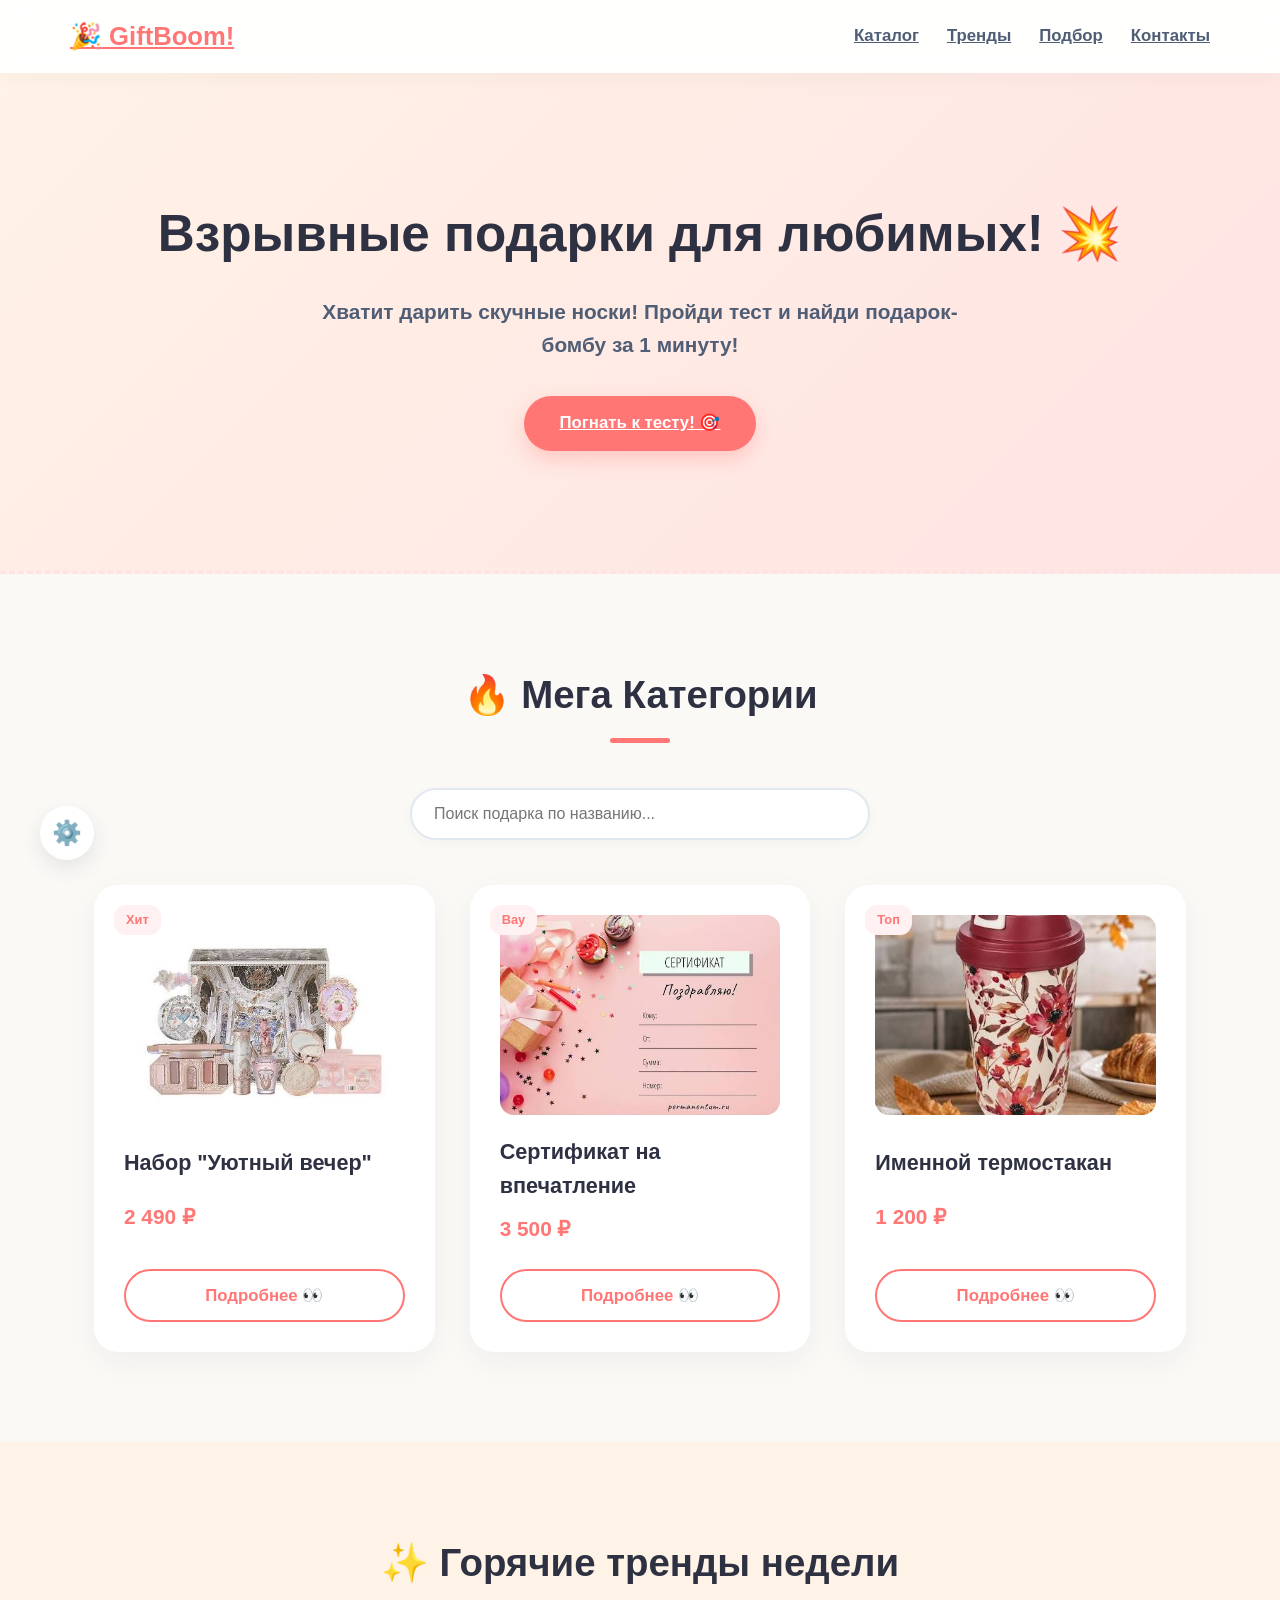
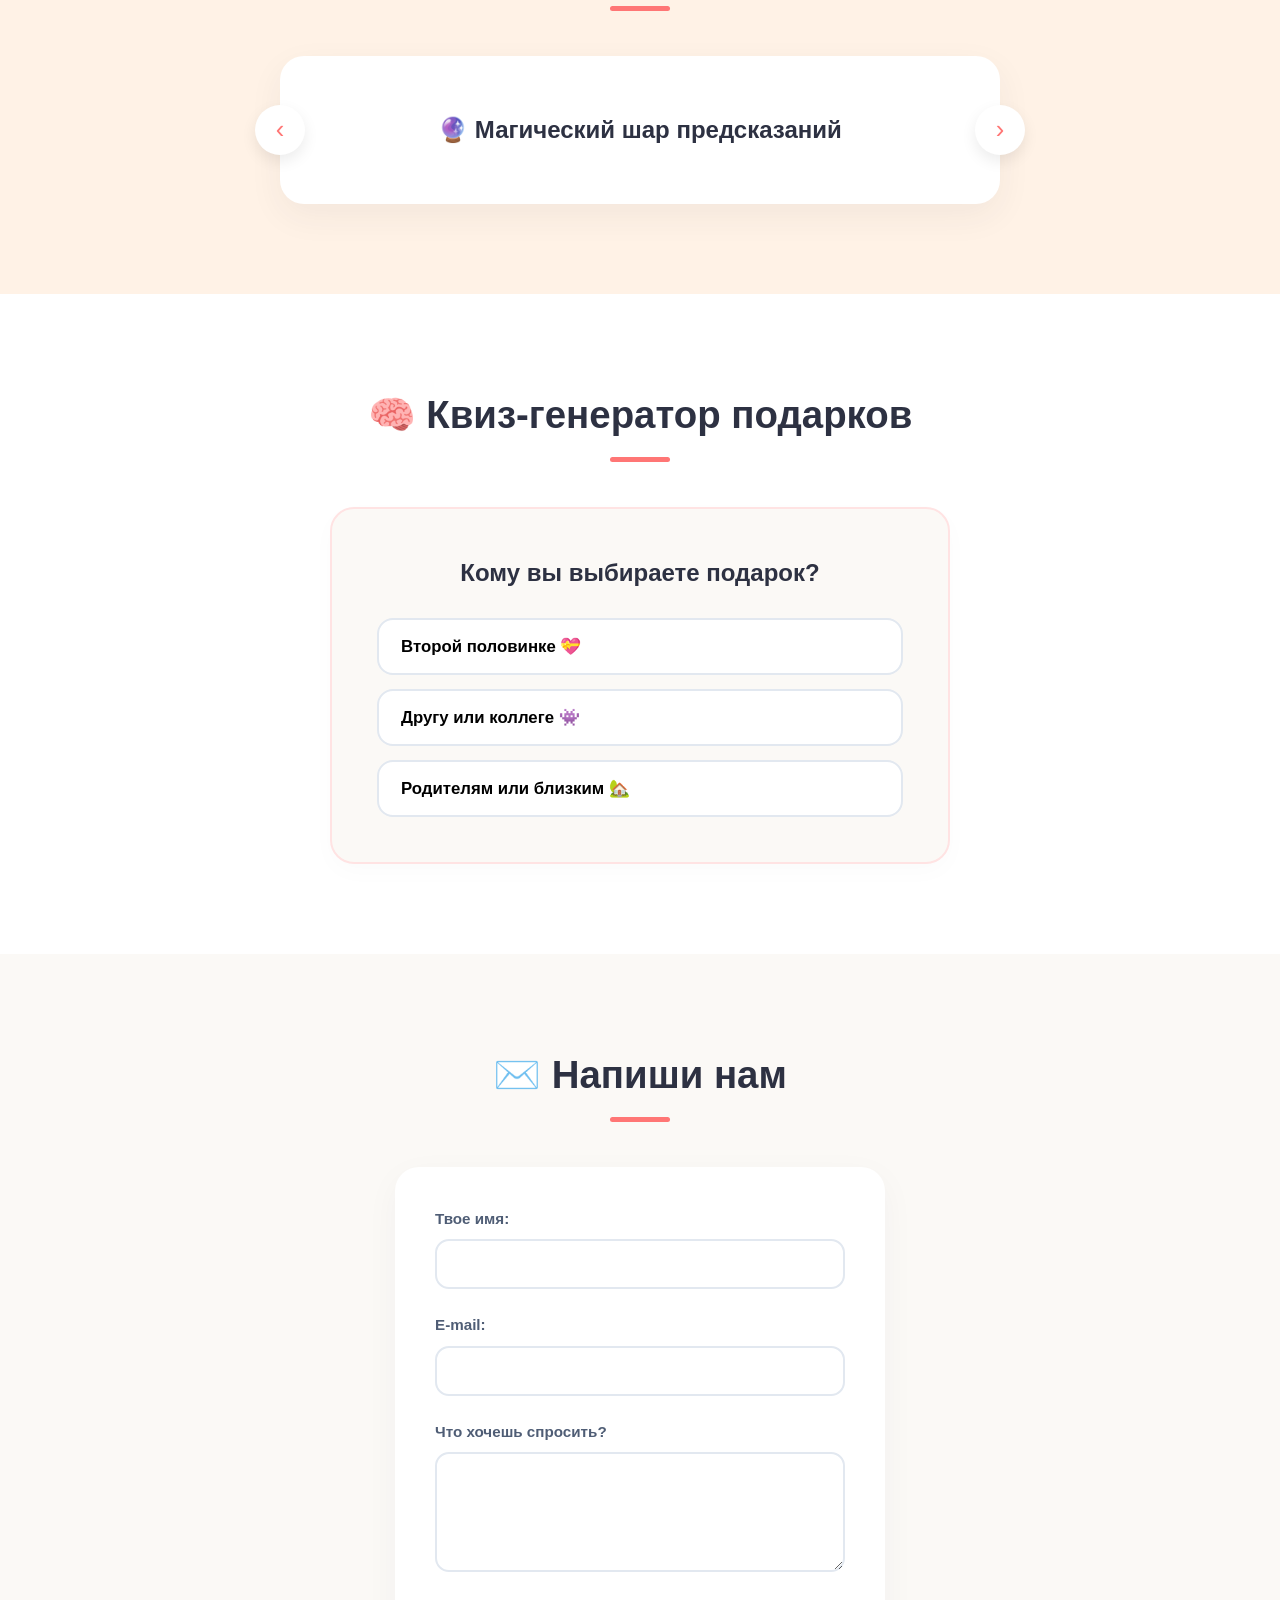
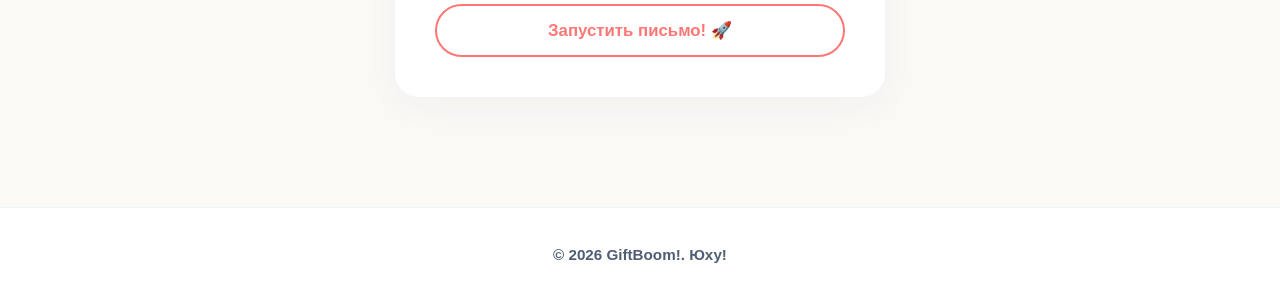
==== commit 202a8193: "Final check" ====
--- a/index.html
+++ b/index.html
@@ -86,12 +86,15 @@
                 <div class="slider-wrapper">
                     <button class="slider-arrow prev-btn">‹</button>
                     <div class="slider-container">
+                        
+                        <!-- НАЙДИ ЭТУ СТРОКУ И ЗАМЕНИ БЛОКИ ВНУТРИ НЕЁ -->
                         <div class="slider-track">
-                            <div class="slide-item">🔮 Магический шар предсказаний</div>
-                            <div class="slide-item">👾 Настольный мини-автомат</div>
-                            <div class="slide-item">🍫 Огромный бокс киндеров</div>
-                            <div class="slide-item">🍕 Подушка в виде пиццы</div>
+                            <div class="slide-item" tabindex="0">🔮 Магический шар предсказаний</div>
+                            <div class="slide-item" tabindex="0">👾 Настольный мини-автомат</div>
+                            <div class="slide-item" tabindex="0">🍫 Огромный бокс киндеров</div>
+                            <div class="slide-item" tabindex="0">🍕 Подушка в виде пиццы</div>
                         </div>
+                        
                     </div>
                     <button class="slider-arrow next-btn">›</button>
                 </div>
@@ -121,7 +124,7 @@
             <div class="container">
                 <h2 class="section-title" data-lang-ru="✉️ Напиши нам" data-lang-en="✉️ Write to us">✉️ Напиши нам</h2>
                 <!-- Добавлен атрибут netlify для автоматической обработки сервером -->
-                <form name="gifts-contact" method="POST" data-netlify="true" class="contact-form">
+                <form action="https://formspree.io/f/xqppeekl" method="POST" class="contact-form">
                     <div class="form-group">
                         <label for="name" class="form-label" data-lang-ru="Твое имя:" data-lang-en="Your name:">Твое имя:</label>
                         <input type="text" id="name" name="name" class="form-input" required>
@@ -150,7 +153,8 @@
     <!-- Модальное окно с деталями карточки (Задание 10) -->
     <div id="product-modal" class="modalhidden">
         <div class="modal-content">
-            <span class="close-modal-btn">&times;</span>
+            <!-- Было: <span class="close-modal-btn">&times;</span> -->
+            <button class="close-modal-btn" aria-label="Закрыть модальное окно">&times;</button>
             <h3 id="modal-title">Название подарка</h3>
             <p id="modal-desc">Описание появится здесь</p>
         </div>
--- a/style.css
+++ b/style.css
@@ -607,3 +607,63 @@
     background-color: rgba(255, 118, 117, 0.1) !important;
     transition: all 0.1s ease;
 }
+/* Стили для секции контактов и формы */
+.contact-section { 
+    background: #fbf9f6; 
+}
+.contact-form {
+    max-width: 490px;
+    margin: 0 auto;
+    background: #fff;
+    padding: 40px;
+    border-radius: 24px;
+    box-shadow: 0 10px 35px rgba(45, 49, 66, 0.04);
+}
+.form-group { 
+    margin-bottom: 24px; 
+}
+.form-label { 
+    display: block; 
+    font-size: 0.95rem; 
+    font-weight: 700; 
+    color: #4f5d75; 
+    margin-bottom: 8px; 
+}
+.form-input {
+    width: 100%;
+    padding: 14px 18px;
+    border: 2px solid #e2e8f0;
+    border-radius: 14px;
+    font-size: 1rem;
+    font-family: inherit;
+    transition: all 0.2s;
+}
+.form-input:focus {
+    outline: none;
+    border-color: #ff7675;
+}
+.form-textarea { 
+    min-height: 120px; 
+    resize: vertical; 
+}
+.form-status {
+    text-align: center;
+    margin-top: 20px;
+    font-weight: 700;
+    font-size: 1.1rem;
+}
+
+/* ==========================================================================
+   УПРАВЛЕНИЕ БЕЗ МЫШКИ (KEYBOARD ACCESSIBILITY)
+   ========================================================================== */
+/* Красивая обводка для всех элементов при переключении кнопкой Tab */
+a:focus-visible,
+button:focus-visible,
+input:focus-visible,
+textarea:focus-visible,
+[tabindex="0"]:focus-visible {
+    outline: 3px solid #ff7675; /* Наш фирменный розовый цвет */
+    outline-offset: 3px;
+    border-radius: 8px;
+    background-color: rgba(255, 118, 117, 0.05);
+}
